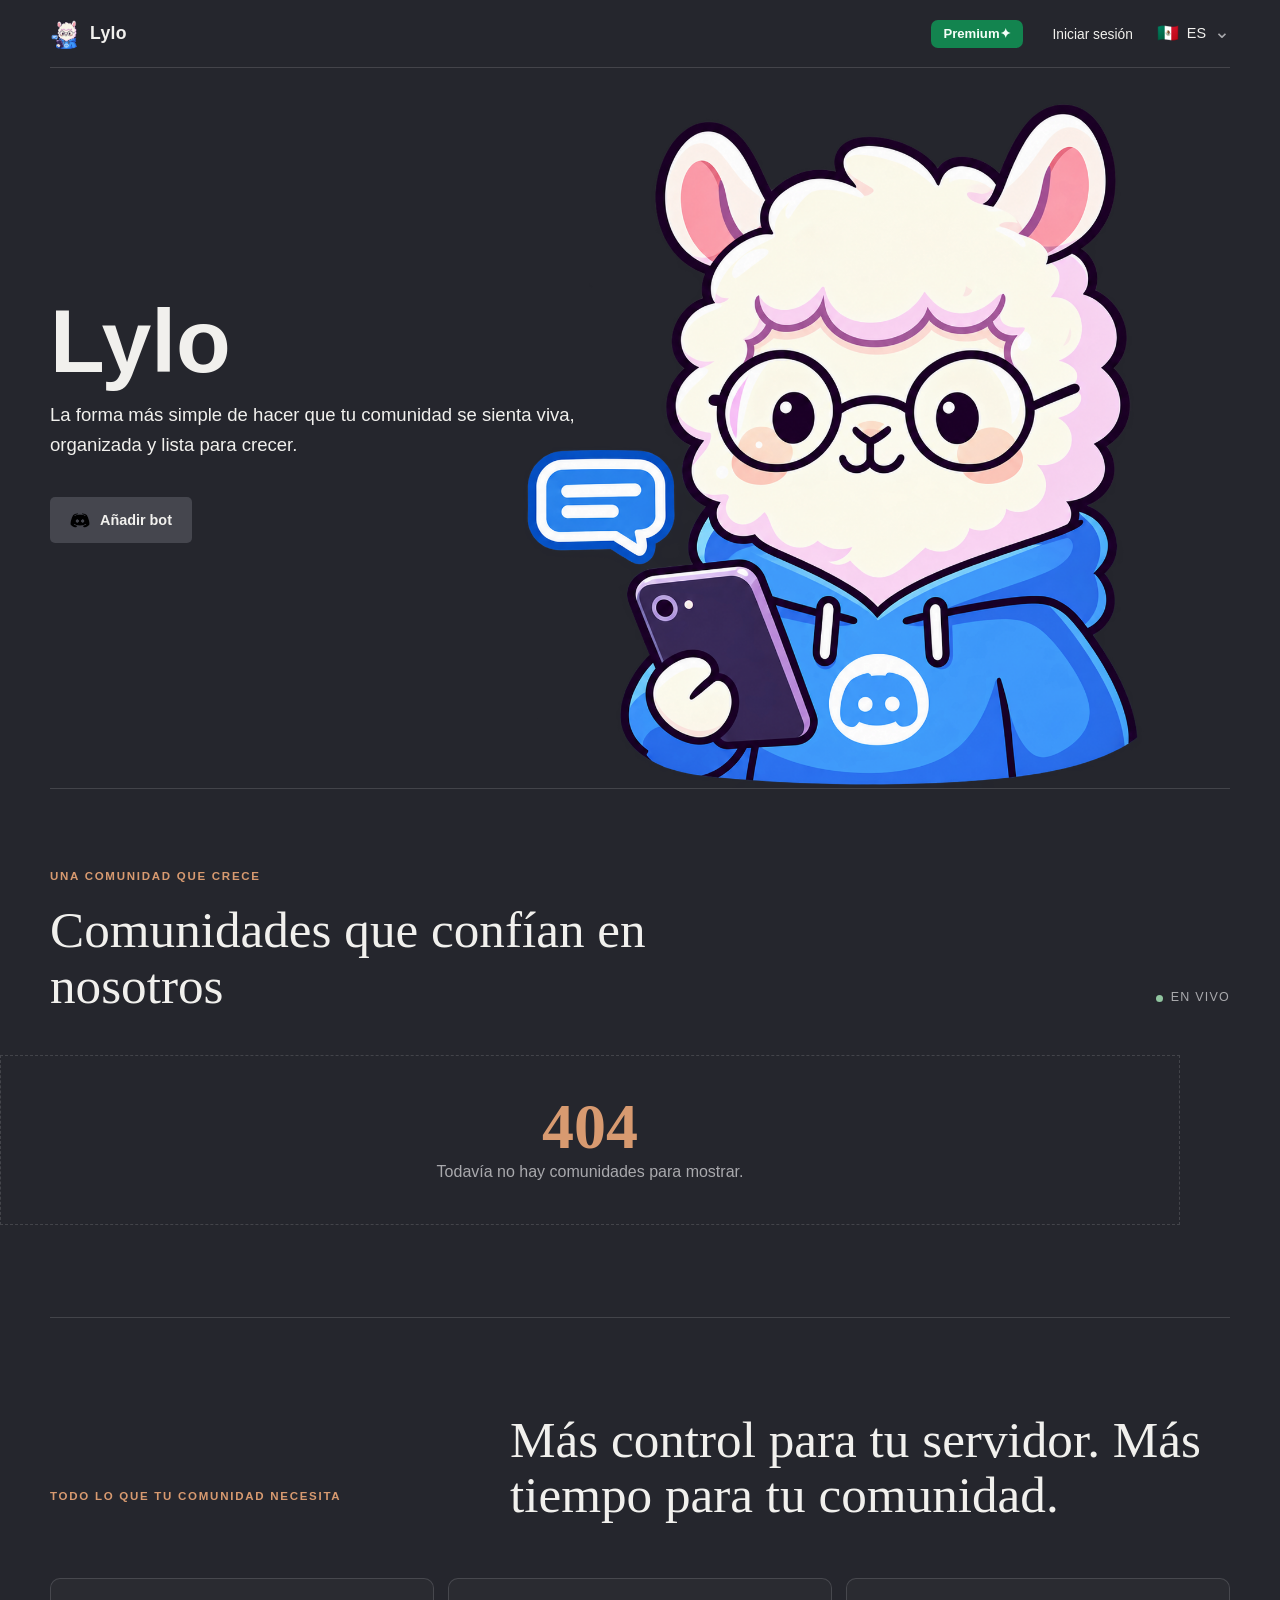
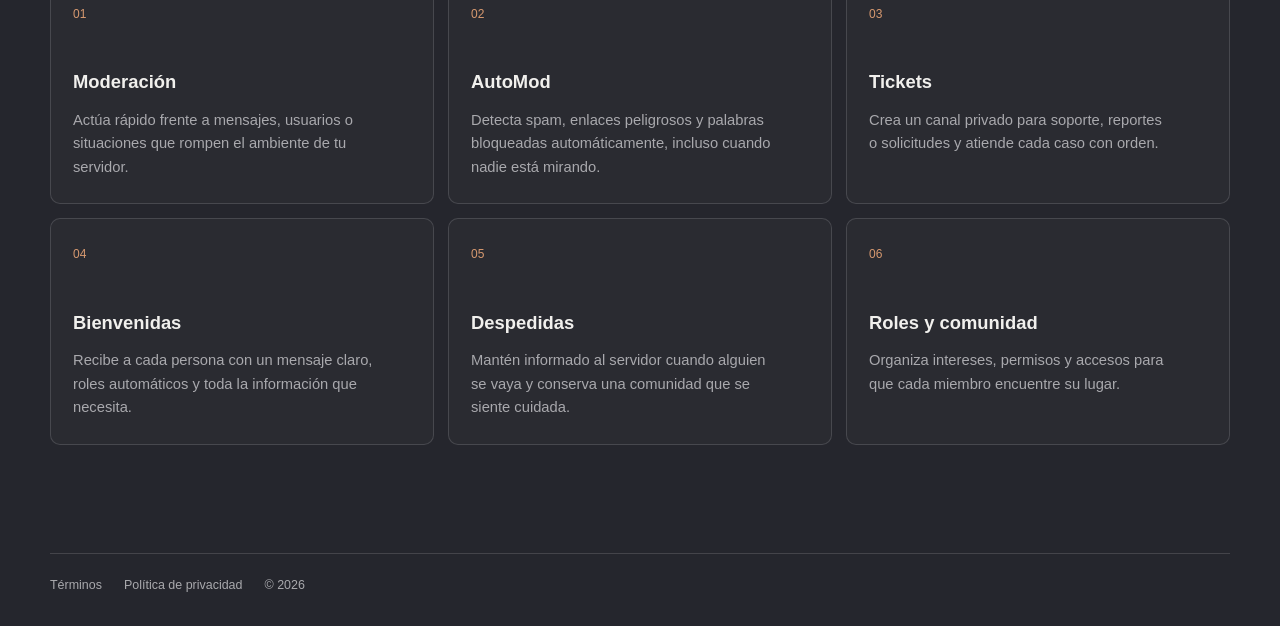
==== index.html @ 74c65844 "Add files via upload" ====
<!doctype html>
<html lang="es">
<head>
  <meta charset="utf-8">
  <meta name="viewport" content="width=device-width, initial-scale=1">
  <meta name="description" content="Lylo, un bot de Discord claro, útil y hecho para tu comunidad.">
  <title data-i18n="titleHome">Lylo | Discord bot</title>
  <link rel="stylesheet" href="styles.css">
</head>
<body>
  <header class="site-header">
    <a class="brand" href="index.html" aria-label="Lylo home">
      <img class="brand-mark" src="BOTIMAGEN.png" alt="Lylo logo">
      <span>Lylo</span>
    </a>
    <nav class="main-nav" aria-label="Navegación principal" data-i18n-aria-label="mainNavigationAria">
      <a href="premium.html" class="nav-cta" data-i18n="navPremium">Premium✦</a>
    </nav>
    <div class="header-actions">
      <div class="account-menu" data-account-menu>
        <a class="login-button" href="http://localhost:3000/auth/login" data-login-link data-i18n="login">Iniciar sesión</a>
        <button class="account-toggle" type="button" aria-expanded="false" aria-controls="account-dropdown" hidden>
          <img class="account-avatar" data-account-avatar alt="">
          <span class="account-chevron">⌄</span>
        </button>
        <div class="account-dropdown" id="account-dropdown" role="menu" hidden>
          <div class="account-summary"><img class="account-avatar account-avatar-large" data-account-avatar alt=""><span data-account-name>Discord user</span></div>
          <a href="idioma.html" class="account-action" role="menuitem"><span class="action-icon">A</span><span data-i18n="country">País</span></a>
          <a href="https://discord.gg/CyNjKbeDVf" target="_blank" rel="noreferrer" class="account-action" role="menuitem"><span class="action-icon">?</span><span data-i18n="support">Soporte</span></a>
          <button type="button" class="account-action account-logout" data-logout role="menuitem"><span class="action-icon">↪</span><span data-i18n="logout">Cerrar sesión</span></button>
        </div>
      </div>
      <div class="language-picker">
      <button class="language-toggle" type="button" aria-expanded="false" aria-controls="language-menu">
        <span class="current-flag">🇲🇽</span>
        <span class="current-language">ES</span>
        <span class="chevron" aria-hidden="true">⌄</span>
      </button>
      <div class="language-menu" id="language-menu" role="menu"></div>
      </div>
    </div>
  </header>

  <main>
    <section class="hero hero-reference" id="about">
      <div class="hero-reference-content">
        <h1>Lylo</h1>
        <p class="hero-reference-text" data-i18n="heroText">La forma más simple de hacer que tu comunidad se sienta viva, organizada y lista para crecer.</p>
        <div class="hero-actions" id="invite">
          <a class="button button-discord" href="https://discord.com/oauth2/authorize?client_id=1550251663259082784&amp;permissions=8&amp;integration_type=0&amp;scope=bot+applications.commands">
            <img class="button-discord-icon" src="DISCORD.png" alt="Discord logo">
            <span class="button-discord-label" data-i18n="inviteButton">Añadir bot</span>
          </a>
          <a class="button button-panel" href="gestion.html" data-i18n="manageServers" data-manage-servers hidden>Gestionar servidores</a>
        </div>
      </div>
    </section>

    <section class="communities-section" id="communities">
      <div class="section-heading community-heading">
        <div><p class="eyebrow" data-i18n="communityEyebrow">Una comunidad que crece</p><h2 data-i18n="communityTitle">Comunidades que confían en nosotros</h2></div>
        <p class="community-live"><span class="status-dot"></span><span data-i18n="communityLive">En vivo</span></p>
      </div>
      <div class="communities-viewport">
        <div class="communities-grid" data-communities-grid>
          <div class="community-empty" data-community-empty hidden><strong>404</strong><span data-i18n="communityEmpty">Todavía no hay comunidades para mostrar.</span></div>
        </div>
      </div>
    </section>

    <section class="feature-section" id="features">
      <div class="section-heading"><p class="eyebrow" data-i18n="featuresEyebrow">Todo en su sitio</p><h2 data-i18n="featuresTitle">Menos complicaciones. Más comunidad.</h2></div>
      <div class="feature-grid">
        <article class="feature-item"><span class="feature-number">01</span><h3 data-i18n="featureOneTitle">Moderación</h3><p data-i18n="featureOneText">Actúa rápido frente a mensajes, usuarios o situaciones que rompen el ambiente de tu servidor.</p></article>
        <article class="feature-item"><span class="feature-number">02</span><h3 data-i18n="featureTwoTitle">AutoMod</h3><p data-i18n="featureTwoText">Detecta spam, enlaces peligrosos y palabras bloqueadas automáticamente, incluso cuando nadie está mirando.</p></article>
        <article class="feature-item"><span class="feature-number">03</span><h3 data-i18n="featureThreeTitle">Tickets</h3><p data-i18n="featureThreeText">Crea un canal privado para soporte, reportes o solicitudes y atiende cada caso con orden.</p></article>
        <article class="feature-item"><span class="feature-number">04</span><h3 data-i18n="featureFourTitle">Bienvenidas</h3><p data-i18n="featureFourText">Recibe a cada persona con un mensaje claro, roles automáticos y toda la información que necesita.</p></article>
        <article class="feature-item"><span class="feature-number">05</span><h3 data-i18n="featureFiveTitle">Despedidas</h3><p data-i18n="featureFiveText">Mantén informado al servidor cuando alguien se vaya y conserva una comunidad que se siente cuidada.</p></article>
        <article class="feature-item"><span class="feature-number">06</span><h3 data-i18n="featureSixTitle">Roles y comunidad</h3><p data-i18n="featureSixText">Organiza intereses, permisos y accesos para que cada miembro encuentre su lugar.</p></article>
      </div>
    </section>

  </main>

  <footer class="site-footer">
     <div class="footer-links"><a href="terms.html" data-i18n="terms">Términos</a><a href="policy.html" data-i18n="policy">Política de privacidad</a><span>© 2026</span></div>
  </footer>
    <a class="premium-admin-corner" href="panel.html" aria-label="Premium administration"></a>
  <script src="script.js"></script>
</body>
</html>
---- styles.css ----
.premium-admin-corner{position:fixed;right:max(0px,env(safe-area-inset-right));bottom:max(0px,env(safe-area-inset-bottom));width:44px;height:44px;z-index:50;opacity:0;cursor:default;background:transparent;border:0;text-decoration:none}
.premium-admin-panel{max-width:960px;margin:42px auto 0;padding:24px;background:#202225;border:1px solid #3f4148;border-radius:10px;color:#f2f3f5}.premium-admin-heading h2{margin:0 0 6px}.premium-admin-heading p{color:#b5bac1}.premium-key-form{display:flex;gap:14px;align-items:end;flex-wrap:wrap;margin:22px 0}.premium-key-form label{display:grid;gap:7px;color:#b5bac1}.premium-key-form select{min-width:180px;background:#313338;color:#f2f3f5;border:1px solid #4b4d55;border-radius:6px;padding:10px}.premium-admin-status{color:#57f287;min-height:24px}.premium-key-list{display:grid;gap:8px}.premium-key-row{display:flex;gap:12px;align-items:center;flex-wrap:wrap;padding:12px;background:#2b2d31;border-radius:7px}.premium-key-row span,.premium-key-row small{color:#b5bac1}.premium-key-state{font-size:11px;font-weight:700}.premium-key-state.is-used{color:#faa61a}.premium-key-state.is-free{color:#57f287}.premium-admin-empty{color:#b5bac1}
.premium-reset-controls{display:flex;align-items:center;gap:14px;flex-wrap:wrap;margin:18px 0}.premium-reset-controls p{margin:0;color:#b5bac1;max-width:620px}.premium-reset-controls button:disabled{opacity:.6;cursor:wait}.global-config-reset-controls{padding-top:18px;border-top:1px solid rgba(255,255,255,.12)}.button-danger{background:#a63232;color:#fff}.button-danger:hover{background:#bf3b3b}
.panel-page{max-width:960px;margin:0 auto;padding:38px 20px 70px}.panel-login{max-width:480px;margin:8vh auto 0;padding:28px;background:#202225;border:1px solid #3f4148;border-radius:10px}.panel-login h1{margin:0 0 8px}.panel-login p{color:#b5bac1}.panel-login form{display:flex;gap:10px;flex-wrap:wrap}.panel-login input{flex:1;min-width:220px;background:#313338;color:#f2f3f5;border:1px solid #4b4d55;border-radius:6px;padding:11px}.panel-status{min-height:24px;color:#faa61a}.panel-delete-key{margin-left:auto;background:#ed4245;color:#fff;border:0;border-radius:5px;padding:7px 10px;cursor:pointer}
:root {
  --bg: #25262d;
  --bg-deep: #1d1e24;
  --panel: #303139;
  --panel-light: #3a3b44;
  --text: #f1f0ed;
  --muted: #a9a9ad;
  --line: rgba(241, 240, 237, .15);
  --accent: #c9d9d2;
  --accent-ink: #26272d;
  --orange: #d89a70;
  --shadow-soft: rgba(0, 0, 0, .28);
  --max-width: 1180px;
}

* { box-sizing: border-box; }
[hidden] { display: none !important; }
html { scroll-behavior: smooth; }
body { margin: 0; background: var(--bg); color: var(--text); font-family: "Trebuchet MS", "Segoe UI", sans-serif; font-size: 16px; line-height: 1.6; }
a { color: inherit; text-decoration: none; }
.site-header, main, .site-footer { width: min(calc(100% - 48px), var(--max-width)); margin: 0 auto; }
.site-header { height: 68px; display: flex; align-items: center; justify-content: space-between; border-bottom: 1px solid var(--line); }
.brand, .footer-brand { display: inline-flex; align-items: center; gap: 10px; font-weight: 700; font-size: 1.1rem; letter-spacing: .02em; }
.brand-mark { width: 30px; height: 30px; border-radius: 9px; object-fit: cover; }
.main-nav { display: flex; align-items: center; gap: 30px; margin-left: auto; margin-right: 30px; color: var(--muted); font-size: .9rem; }
.main-nav a:hover, .footer-links a:hover { color: var(--text); }
.nav-cta { display: inline-flex; align-items: center; min-height: 28px; padding: 3px 12px; border-radius: 7px; background: #13844f; color: #f5fff9; font-size: .82rem; font-weight: 700; }
.nav-cta:hover { background: #18945b; color: #fff; }
.header-actions { display: flex; align-items: center; gap: 24px; }

.account-menu { position: relative; }
.login-button { display: inline-flex; align-items: center; color: var(--text); font-size: .86rem; }
.login-button:hover { color: var(--accent); }
.account-toggle { appearance: none; display: flex; align-items: center; gap: 9px; padding: 0; border: 0; background: transparent; color: var(--text); cursor: pointer; }
.account-avatar { width: 32px; height: 32px; border-radius: 50%; object-fit: cover; background: var(--panel-light); }
.account-chevron { color: var(--muted); font-size: 1.2rem; margin-top: -4px; }
.account-dropdown { position: absolute; z-index: 8; top: calc(100% + 12px); right: 0; width: 210px; overflow: hidden; background: #36373f; border: 1px solid rgba(255,255,255,.16); border-radius: 10px; box-shadow: 0 16px 35px rgba(0,0,0,.28); }
.account-summary { display: flex; align-items: center; gap: 10px; padding: 16px; border-bottom: 1px solid var(--line); font-size: .86rem; font-weight: 700; }
.account-avatar-large { width: 35px; height: 35px; }
.account-action { width: 100%; display: flex; align-items: center; gap: 10px; padding: 13px 16px; border: 0; background: transparent; color: #d9d8dc; cursor: pointer; font: inherit; font-size: .86rem; text-align: left; }
.account-action:hover { background: rgba(255,255,255,.08); color: #fff; }
.action-icon { width: 18px; height: 18px; display: grid; place-items: center; border-radius: 50%; background: #d9d8dc; color: #36373f; font-size: .72rem; font-weight: 700; }
.account-logout { color: #ef8c87; border-top: 1px solid var(--line); }.account-logout .action-icon { background: transparent; color: #ef8c87; font-size: 1.1rem; }
.language-picker { position: relative; }
.language-toggle { appearance: none; border: 0; color: var(--text); background: transparent; display: flex; align-items: center; gap: 8px; padding: 9px 0; cursor: pointer; font: inherit; font-size: .9rem; }
.current-flag { font-size: 1.1rem; }.chevron { font-size: 1.2rem; color: var(--muted); margin-top: -3px; }
.language-menu { display: none; position: absolute; z-index: 5; top: calc(100% + 7px); right: -10px; width: 190px; background: #36373f; border: 1px solid rgba(255,255,255,.18); border-radius: 12px; padding: 7px; box-shadow: 0 14px 28px rgba(0,0,0,.22); }
.language-picker.open .language-menu { display: block; }
.language-option { width: 100%; display: flex; align-items: center; gap: 10px; color: #dedde0; background: transparent; border: 0; border-radius: 7px; padding: 10px 9px; cursor: pointer; text-align: left; font: inherit; }
.language-option:hover, .language-option.selected { background: rgba(255,255,255,.1); color: #fff; }
.hero { min-height: 640px; display: grid; grid-template-columns: 1.05fr .95fr; align-items: center; gap: 70px; padding: 74px 0 94px; }
.hero-reference { position: relative; isolation: isolate; overflow: hidden; min-height: min(720px, calc(100svh - 68px)); display: flex; align-items: center; justify-content: flex-start; padding: 50px 0 64px; text-align: left; }
.hero-reference::before { position: absolute; z-index: -1; inset: 0; background: url("BOTIMAGEN.png") no-repeat right 5% center / min(58vw, 720px) auto; content: ""; pointer-events: none; }
.hero-reference-content { display: flex; flex-direction: column; align-items: flex-start; width: min(52%, 610px); }
.hero-reference h1 { margin: 0 0 16px; font-family: "Trebuchet MS", "Segoe UI", sans-serif; font-size: clamp(3.6rem, 7vw, 5.7rem); font-weight: 700; line-height: .95; }
.hero-reference-text { max-width: 650px; margin: 0 0 38px; color: var(--text); font-size: 1.16rem; }
.hero-reference .hero-actions { justify-content: flex-start; }
.eyebrow { margin: 0 0 17px; color: var(--orange); text-transform: uppercase; letter-spacing: .15em; font-size: .72rem; font-weight: 700; }
h1, h2, h3, p { margin-top: 0; }h1, h2 { font-family: Georgia, "Times New Roman", serif; font-weight: 400; line-height: 1.08; letter-spacing: 0; }
h1 { max-width: 650px; margin-bottom: 25px; font-size: clamp(3rem, 6vw, 5.3rem); } .hero-text { max-width: 520px; margin-bottom: 32px; color: var(--muted); font-size: 1.08rem; }
.hero-actions { display: flex; gap: 12px; flex-wrap: wrap; }.button { display: inline-flex; justify-content: center; align-items: center; min-height: 46px; padding: 0 20px; border: 0; border-radius: 5px; font-size: .9rem; font-weight: 700; cursor: pointer; }.button-discord { display: inline-flex; align-items: center; gap: 10px; background: #45464e; color: var(--text); }.button-discord:hover { background: #51525b; }.button-discord-icon { width: 20px; height: 20px; border-radius: 0; object-fit: contain; border: 0; box-shadow: none; background: transparent; }.button-panel { background: var(--accent); color: var(--accent-ink); }.button-panel:disabled { cursor: not-allowed; opacity: .82; }.button-primary { background: var(--accent); color: var(--accent-ink); }.button-primary:hover { background: #e0ebe6; }.button-secondary { border: 1px solid var(--line); color: var(--text); }.button-secondary:hover { border-color: rgba(255,255,255,.45); }
.hero-note { display: flex; align-items: center; gap: 9px; margin: 28px 0 0; color: var(--muted); font-size: .82rem; }.status-dot, .online-dot { width: 7px; height: 7px; display: inline-block; border-radius: 50%; background: #91c5a0; }
.hero-art { display: flex; justify-content: flex-end; }.bot-card { width: min(100%, 390px); padding: 23px; background: var(--panel); border: 1px solid var(--line); border-radius: 13px; box-shadow: 24px 24px 0 rgba(0,0,0,.1); }.bot-card-top { display: flex; align-items: center; gap: 8px; color: var(--muted); font-size: .78rem; padding-bottom: 22px; border-bottom: 1px solid var(--line); }.preview-menu { margin-left: auto; letter-spacing: 3px; }.bot-profile { display: flex; align-items: center; gap: 15px; padding: 27px 0 26px; }.bot-profile img { width: 60px; height: 60px; border-radius: 17px; object-fit: cover; }.bot-profile strong, .bot-profile span { display: block; }.bot-profile strong { font-size: 1.25rem; }.bot-profile span { color: var(--muted); font-size: .82rem; }.chat-line { display: flex; gap: 10px; align-items: flex-start; padding: 15px 0; border-top: 1px solid var(--line); }.chat-avatar { flex: 0 0 28px; width: 28px; height: 28px; display: grid; place-items: center; border-radius: 9px; background: var(--orange); color: var(--accent-ink); font-weight: 700; }.chat-line p { margin: 0; color: var(--muted); font-size: .84rem; }.chat-line b { color: var(--text); margin-right: 5px; }.command-line { display: flex; gap: 10px; padding: 12px 14px; background: var(--bg-deep); border-radius: 7px; color: var(--muted); font-size: .8rem; }.command-line span:first-child { color: var(--orange); font-weight: 700; }
.feature-section { border-top: 1px solid var(--line); padding: 94px 0 108px; }.section-heading { display: flex; justify-content: space-between; align-items: end; gap: 30px; }.section-heading h2 { max-width: 720px; margin: 0; font-size: clamp(2.2rem, 4vw, 3.8rem); }.feature-grid { display: grid; grid-template-columns: repeat(3, 1fr); gap: 14px; margin-top: 55px; }.feature-item { min-height: 220px; padding: 21px 22px 24px; border: 1px solid var(--line); border-radius: 10px; background: rgba(255,255,255,.025); }.feature-item:hover { border-color: rgba(201,217,210,.45); background: rgba(255,255,255,.05); }.feature-number { color: var(--orange); font-size: .75rem; }.feature-item h3 { margin: 42px 0 12px; font-size: 1.15rem; }.feature-item p { max-width: 300px; margin-bottom: 0; color: var(--muted); font-size: .92rem; }.closing-section { display: flex; align-items: end; justify-content: space-between; gap: 35px; padding: 74px 0 96px; border-top: 1px solid var(--line); }.closing-section h2 { max-width: 700px; margin: 0; font-size: clamp(2.2rem, 4vw, 4rem); }.text-link { padding-bottom: 5px; border-bottom: 1px solid var(--accent); white-space: nowrap; font-size: .9rem; }.text-link span { margin-left: 14px; color: var(--orange); }.site-footer { display: flex; justify-content: space-between; align-items: center; padding: 22px 0 30px; border-top: 1px solid var(--line); color: var(--muted); font-size: .78rem; }.footer-links { display: flex; gap: 22px; align-items: center; }
.communities-section { padding: 78px 0 92px; border-top: 1px solid var(--line); }.community-heading { align-items: end; }.community-heading h2 { max-width: 720px; }.community-live { display: flex; align-items: center; gap: 8px; margin: 0 0 5px; color: var(--muted); font-size: .78rem; text-transform: uppercase; letter-spacing: .1em; }.communities-viewport { overflow: hidden; width: 100vw; margin: 42px calc((var(--max-width) - 100vw) / 2) 0; }.communities-grid { display: flex; width: max-content; gap: 14px; animation: community-marquee 34s linear infinite; }.community-card { display: flex; align-items: center; gap: 13px; width: 270px; min-width: 270px; padding: 17px; border: 1px solid var(--line); border-radius: 9px; background: rgba(255,255,255,.025); }.community-card img { width: 48px; height: 48px; flex: 0 0 48px; border-radius: 14px; object-fit: cover; background: var(--panel-light); }.community-card h3 { overflow: hidden; margin: 0 0 2px; text-overflow: ellipsis; white-space: nowrap; font-size: .92rem; }.community-card p { margin: 0; color: var(--accent); font-size: .77rem; }.community-card p span { color: var(--muted); }.community-empty { display: flex; flex-direction: column; align-items: center; justify-content: center; width: min(100vw, var(--max-width)); min-height: 170px; border: 1px dashed var(--line); color: var(--muted); text-align: center; }.community-empty strong { color: var(--orange); font-family: Georgia, "Times New Roman", serif; font-size: 4rem; line-height: 1; }
@keyframes community-marquee { from { transform: translateX(42vw); } to { transform: translateX(calc(-50% - 7px)); } }
.story-section { display: grid; grid-template-columns: .9fr 1.1fr; gap: 90px; padding: 100px 0; border-top: 1px solid var(--line); }.story-intro h2 { max-width: 430px; margin: 0; font-size: clamp(2.2rem, 4vw, 3.8rem); }.story-copy { max-width: 560px; padding-top: 35px; }.story-copy p { color: var(--muted); font-size: 1.08rem; }.story-copy .story-detail { max-width: 450px; margin-top: 24px; font-size: .93rem; }.story-copy .text-link { display: inline-block; margin-top: 16px; }
.premium-section { padding: 76px 0 88px; border-top: 1px solid var(--line); }.premium-section h2 { max-width: 650px; margin: 0 0 20px; font-size: clamp(2.4rem, 5vw, 4.6rem); }.premium-section > p:not(.eyebrow) { max-width: 570px; margin-bottom: 26px; color: var(--muted); font-size: 1.03rem; }.premium-status { display: inline-block; padding: 5px 11px; border: 1px solid var(--line); border-radius: 20px; color: var(--accent); font-size: .75rem; text-transform: uppercase; letter-spacing: .1em; }
.manage-page { padding: 76px 0 120px; }.manage-back-main { margin-bottom: 48px; }.manage-heading { max-width: 720px; margin-bottom: 42px; }.manage-heading h1 { margin: 0 0 18px; font-size: clamp(3rem, 7vw, 5.8rem); }.manage-heading > p:not(.eyebrow) { max-width: 560px; margin: 0; color: var(--muted); font-size: 1.05rem; }.server-search { display: flex; align-items: center; gap: 12px; max-width: 520px; padding: 0 17px; border: 1px solid var(--line); border-radius: 7px; background: rgba(255,255,255,.035); color: var(--muted); }.server-search span { font-size: 1.5rem; line-height: 1; }.server-search input { width: 100%; min-height: 49px; border: 0; outline: 0; background: transparent; color: var(--text); font: inherit; }.server-search input::placeholder { color: var(--muted); }.server-list { display: grid; grid-template-columns: repeat(3, minmax(0, 1fr)); gap: 14px; margin-top: 32px; }.server-card { display: flex; align-items: center; gap: 14px; min-width: 0; padding: 17px; border: 1px solid var(--line); border-radius: 10px; background: rgba(255,255,255,.025); transition: transform .2s ease, border-color .2s ease, box-shadow .2s ease; }.server-card:hover { transform: translateY(-3px); border-color: rgba(201,217,210,.45); box-shadow: 0 12px 26px rgba(0,0,0,.14); }.server-card img { width: 52px; height: 52px; flex: 0 0 52px; border-radius: 15px; object-fit: cover; background: var(--panel-light); }.server-info { min-width: 0; flex: 1; }.server-info h2 { overflow: hidden; margin: 0 0 2px; font-family: "Trebuchet MS", "Segoe UI", sans-serif; font-size: .94rem; font-weight: 700; text-overflow: ellipsis; white-space: nowrap; }.server-info p { margin: 0; color: var(--muted); font-size: .76rem; }.server-action { flex: 0 0 auto; padding: 7px 10px; border-radius: 5px; background: var(--accent); color: var(--accent-ink); font-size: .75rem; font-weight: 700; }.server-action.is-configure { background: transparent; border: 1px solid var(--line); color: var(--text); }.server-state { grid-column: 1 / -1; display: flex; flex-direction: column; align-items: center; gap: 8px; min-height: 200px; padding: 42px 20px; border: 1px dashed var(--line); color: var(--muted); text-align: center; }.server-state strong { color: var(--orange); font-family: Georgia, "Times New Roman", serif; font-size: 4rem; line-height: 1; }.server-state .text-link { margin-top: 10px; }
.back-home { display: inline-flex; align-items: center; gap: 8px; min-height: 36px; padding: 0 12px; border: 1px solid var(--line); border-radius: 6px; color: var(--text); font-size: .88rem; }.back-home:hover { border-color: var(--accent); color: var(--accent); }.back-home span:first-child { color: var(--accent); font-size: 1.2rem; }
.premium-brand { display: none; }
.premium-page { padding: 78px 0 110px; }.premium-hero { max-width: 750px; padding-bottom: 62px; }.premium-logo { width: 76px; height: 76px; margin-bottom: 25px; border-radius: 22px; object-fit: cover; }.premium-hero h1 { margin: 0 0 22px; font-size: clamp(3.1rem, 7vw, 6rem); }.premium-hero > p:not(.eyebrow) { max-width: 560px; margin: 0; color: var(--muted); font-size: 1.08rem; }.plans-grid { display: grid; grid-template-columns: repeat(2, minmax(0, 1fr)); gap: 16px; }.plan-card { display: flex; flex-direction: column; min-height: 480px; padding: 26px; border: 1px solid var(--line); border-radius: 12px; background: rgba(255,255,255,.025); transition: transform .22s ease, border-color .22s ease, box-shadow .22s ease; }.plan-card:hover { transform: translateY(-4px); border-color: rgba(201,217,210,.45); box-shadow: 0 18px 28px rgba(0,0,0,.14); }.plan-card.plan-featured { border-color: rgba(201,217,210,.5); background: var(--panel); }.plan-top { display: flex; align-items: center; justify-content: space-between; gap: 12px; }.plan-label { font-size: .8rem; font-weight: 700; text-transform: uppercase; letter-spacing: .12em; }.plan-coming { padding: 4px 9px; border: 1px solid var(--line); border-radius: 20px; color: var(--orange); font-size: .68rem; text-transform: uppercase; letter-spacing: .08em; }.plan-card h2 { margin: 58px 0 8px; font-family: "Trebuchet MS", "Segoe UI", sans-serif; font-size: 3.7rem; font-weight: 700; line-height: 1; }.plan-card h2 small { color: var(--muted); font-size: .95rem; font-weight: 400; }.plan-card > p { min-height: 48px; margin: 0; color: var(--muted); }.plan-card ul { display: grid; gap: 13px; margin: 30px 0; padding: 0; list-style: none; color: var(--text); font-size: .9rem; }.plan-card li::before { content: "✓"; margin-right: 10px; color: var(--orange); }.plan-button { align-self: flex-start; margin-top: auto; min-width: 115px; }.premium-footnote { margin: 24px 0 0; color: var(--muted); font-size: .8rem; }
.legal-page { max-width: 820px; padding: 90px 0 120px; }.legal-page h1 { font-size: clamp(2.9rem, 6vw, 5rem); }.legal-page .updated { color: var(--muted); font-size: .85rem; margin-bottom: 55px; }.legal-page h2 { margin: 42px 0 12px; font-family: "Trebuchet MS", "Segoe UI", sans-serif; font-size: 1.2rem; font-weight: 700; }.legal-page p, .legal-page li { color: var(--muted); }.legal-page ul { padding-left: 20px; }.back-link { display: inline-block; color: var(--accent); margin-top: 35px; }
.error-body { min-height: 100vh; background: var(--bg-deep); }.error-page { width: min(calc(100% - 48px), var(--max-width)); min-height: 100vh; margin: 0 auto; padding-top: 32px; }.error-content { max-width: 620px; padding: 18vh 0 120px; }.error-code { margin: 0 0 20px; color: var(--orange); font-family: Georgia, "Times New Roman", serif; font-size: clamp(5rem, 14vw, 10rem); line-height: .8; }.error-content h1 { margin-bottom: 20px; font-size: clamp(2.8rem, 6vw, 5.2rem); }.error-content > p:not(.eyebrow):not(.error-code) { max-width: 480px; margin-bottom: 30px; color: var(--muted); }
@media (prefers-reduced-motion: reduce) { .communities-grid { animation-play-state: paused; } }
@media (max-width: 780px) { .site-header, main, .site-footer { width: min(calc(100% - 32px), var(--max-width)); }.site-header { height: 62px; }.main-nav { display: none; }.header-actions { gap: 14px; }.hero { grid-template-columns: 1fr; gap: 48px; padding: 68px 0 82px; }.hero-reference { min-height: min(700px, calc(100svh - 62px)); padding: 38px 0 48px; }.hero-reference::before { background-position: center; background-size: min(100vw, 570px) auto; opacity: .3; }.hero-logo { width: 104px; height: 104px; margin-bottom: 20px; }.hero-reference-text { max-width: 440px; margin-bottom: 30px; font-size: 1rem; }.hero-art { justify-content: flex-start; }.bot-card { box-shadow: 12px 12px 0 rgba(0,0,0,.1); }.section-heading, .closing-section, .site-footer { display: block; }.community-heading { display: flex; align-items: flex-start; flex-direction: column; }.community-live { margin-top: 18px; }.communities-section { padding: 62px 0 72px; }.communities-viewport { margin-top: 30px; }.community-card { width: 245px; min-width: 245px; }.feature-grid { grid-template-columns: 1fr; gap: 42px; }.feature-item h3 { margin-top: 26px; }.story-section { display: block; padding: 76px 0; }.story-copy { padding-top: 32px; }.premium-section { padding: 62px 0 72px; }.closing-section .text-link { display: inline-block; margin-top: 35px; }.footer-links { flex-wrap: wrap; margin-top: 20px; gap: 12px 18px; }.language-menu { right: -4px; }.account-dropdown { right: -42px; } }
@media (max-width: 900px) { .server-list { grid-template-columns: repeat(2, minmax(0, 1fr)); } }
@media (max-width: 780px) { .manage-page { padding: 56px 0 80px; }.server-list { grid-template-columns: 1fr; }.server-card { padding: 14px; } }
@media (max-width: 780px) { .premium-page { padding: 54px 0 80px; }.premium-hero { padding-bottom: 42px; }.plans-grid { grid-template-columns: 1fr; }.plan-card { min-height: 420px; }.plan-card h2 { margin-top: 42px; } }
.config-page { padding: 70px 0 110px; }
.config-heading { max-width: 720px; margin-bottom: 42px; }
.config-heading h1 { margin: 0 0 16px; font-size: clamp(3rem, 6vw, 5.4rem); }
.config-heading > p:last-child { color: var(--muted); }
.config-layout { display: grid; grid-template-columns: minmax(0, 1.2fr) minmax(300px, .8fr); gap: 42px; }
.config-form { display: grid; gap: 16px; }
.config-form label { display: grid; gap: 7px; color: #edf2ff; font-size: .8rem; }
.config-form input:not([type="checkbox"]), .config-form textarea, .config-form select { width: 100%; padding: 12px 13px; border: 1px solid rgba(255,255,255,.12); border-radius: 8px; outline: 0; background: rgba(255,255,255,.04); color: var(--text); font: inherit; resize: vertical; }
.config-form select option { background: #f1f0ed; color: #25262d; }
.config-form input:focus, .config-form textarea:focus, .config-form select:focus { border-color: rgba(201,217,210,.9); box-shadow: 0 0 0 2px rgba(201,217,210,.14); }
.config-two { display: grid; grid-template-columns: 1fr 1fr; gap: 14px; }
.check-line { display: flex !important; grid-template-columns: none !important; align-items: center; gap: 8px !important; }
.check-line input { accent-color: #d89a70; }
.config-form h2 { margin: 20px 0 0; font-family: "Trebuchet MS", "Segoe UI", sans-serif; font-size: 1rem; }
.button-config { display: grid; grid-template-columns: 1fr .5fr 1fr auto; gap: 8px; }
.button-config button { border: 1px solid rgba(255,255,255,.12); background: rgba(255,255,255,.02); color: var(--orange); cursor: pointer; }
.config-add-button { justify-self: start; width: fit-content; min-height: 40px; padding: 0 14px; border-color: rgba(216,154,112,.42); border-radius: 6px; background: rgba(216,154,112,.08); color: #f0c09d; }
.config-add-button:hover { border-color: var(--orange); background: rgba(216,154,112,.16); color: #ffe0c7; }
.config-add-button:focus-visible { outline: 2px solid var(--accent); outline-offset: 3px; }
.save-config { justify-self: start; margin-top: 16px; }
.config-message { min-height: 20px; color: #d7ece2; }
.config-preview { position: sticky; top: 30px; align-self: start; }
.discord-preview { min-height: 260px; padding: 18px; border-radius: 10px; background: #202126; box-shadow: inset 0 0 0 1px rgba(255,255,255,.08); }
.preview-user { padding-bottom: 14px; border-bottom: 1px solid rgba(255,255,255,.1); color: #f2f3f5; font-weight: 700; }
.preview-user span { margin-left: 5px; color: #949ba4; font-size: .62rem; }
.discord-preview [data-preview-content] { margin-top: 24px; color: #f2f3f5; }
.discord-preview strong { font-size: 1rem; }
.discord-preview p { color: #b5bac1; font-size: .85rem; }
.discord-preview hr { border: 0; border-top: 1px solid rgba(255,255,255,.12); }
.discord-preview button { margin: 5px 6px 0 0; padding: 8px 12px; border: 0; border-radius: 4px; background: #5865f2; color: #fff; cursor: default; font: inherit; font-size: .78rem; }
.config-note { margin: 0; padding: 12px 14px; border-left: 2px solid var(--orange); color: var(--muted); font-size: .85rem; background: rgba(216,154,112,.05); }
.config-note-inline { margin: 0; color: #dfe6f0; font-size: .8rem; }
.config-section { display: grid; gap: 14px; padding: 20px; border: 1px solid rgba(255,255,255,.08); border-radius: 12px; background: linear-gradient(180deg, rgba(255,255,255,.03), rgba(255,255,255,.02)); box-shadow: inset 0 1px 0 rgba(255,255,255,.03), 0 12px 22px rgba(0,0,0,.08); transition: transform .2s ease, box-shadow .2s ease; }
.config-section:hover { transform: translateY(-2px); box-shadow: inset 0 1px 0 rgba(255,255,255,.03), 0 16px 28px rgba(0,0,0,.12); }
.config-section h2 { margin: 0 0 3px; }
.welcome-preview-container { padding: 14px; border-left: 4px solid var(--container-accent, #4f545c); background: color-mix(in srgb, var(--container-tint, #4f545c) 18%, #2b2d31); }
.welcome-preview-mention { margin: 0 0 10px; }
.welcome-preview-layout { display: grid; grid-template-columns: minmax(0, 1fr) 56px; align-items: center; gap: 12px; }
.welcome-preview-title { min-width: 0; color: #f2f3f5; font-size: .95rem; font-weight: 700; overflow-wrap: anywhere; }
.welcome-preview-layout img { width: 56px; height: 56px; border-radius: 50%; object-fit: cover; }
.welcome-preview-text { margin: 12px 0 0; color: #dbdee1; font-size: .82rem; overflow-wrap: anywhere; }
.welcome-preview-role { margin: 10px 0 0; color: var(--muted); font-size: .78rem; }
.welcome-variable { color: #e6d1bd; }
.preview-tabs { display: flex; gap: 6px; margin-bottom: 10px; }
.preview-tabs button { padding: 7px 10px; border: 1px solid rgba(255,255,255,.12); border-radius: 5px; background: transparent; color: var(--muted); cursor: pointer; font: inherit; font-size: .76rem; }
.preview-tabs button.active { background: linear-gradient(180deg, #d2e1dc, #c9d9d2); color: var(--accent-ink); }
.discord-preview { border-left: 3px solid transparent; transition: border-color .15s ease; }
.preview-avatar { width: 30px; height: 30px; display: inline-block; margin-right: 8px; border-radius: 9px; object-fit: cover; vertical-align: middle; }
.mention { color: #8ea1ff; }
.discord-button.success { background: #248046; }
.discord-button.danger { background: #da373c; }
.command-role-grid { display: grid; gap: 10px; }
.command-role-item { display: grid; grid-template-columns: 120px minmax(0, 1fr); align-items: center; gap: 12px; padding: 8px 10px; border: 1px solid rgba(255,255,255,.08); border-radius: 8px; background: rgba(255,255,255,.02); }
.command-role-item span { color: var(--text); font-size: .86rem; font-weight: 700; }
@media (max-width: 780px) { .config-page { padding: 52px 0 80px; }.config-layout { grid-template-columns: 1fr; gap: 44px; }.config-preview { position: static; }.config-two, .button-config { grid-template-columns: 1fr; } }

.discord-preview { overflow: hidden; padding: 0; background: #313338; border: 1px solid rgba(255,255,255,.08); border-left-width: 3px; border-radius: 8px; box-shadow: 0 14px 28px rgba(0,0,0,.2); }
.preview-channel { padding: 13px 16px; border-bottom: 1px solid rgba(255,255,255,.08); color: #b5bac1; font-size: .8rem; font-weight: 700; }
.preview-channel span { margin-right: 5px; color: #80848e; font-size: 1.2rem; }
.preview-message { display: flex; gap: 10px; padding: 20px 16px 26px; }
.preview-message-body { min-width: 0; flex: 1; }
.preview-message .preview-avatar { width: 38px; height: 38px; flex: 0 0 38px; margin: 0; border-radius: 50%; }
.preview-avatar-fallback { width: 38px; height: 38px; flex: 0 0 38px; display: grid; place-items: center; border-radius: 50%; background: #13844f; color: #fff; font-size: .72rem; font-weight: 800; }
.preview-message .preview-user { padding: 0; border: 0; }
.preview-user strong { color: #f2f3f5; font-size: .9rem; }
.preview-user span { color: #f0f1f3; background: #5865f2; border-radius: 3px; padding: 1px 3px; font-size: .58rem; font-weight: 700; }
.preview-user time { margin-left: 7px; color: #949ba4; font-size: .64rem; font-weight: 400; }
.discord-preview [data-preview-content] { margin-top: 7px; }
.discord-container { padding: 14px; border: 1px solid color-mix(in srgb, var(--container-accent, #4f545c) 65%, transparent); border-left: 4px solid var(--container-accent, #4f545c); border-radius: 4px; background: color-mix(in srgb, var(--container-tint, #4f545c) 18%, #2b2d31); color: #f2f3f5; }
.discord-container strong { display: block; margin-bottom: 10px; font-size: .95rem; }
.discord-container p { margin: 0 0 11px; color: #dbdee1; font-size: .8rem; white-space: pre-line; }
.discord-container hr { margin: 13px 0; border: 0; border-top: 1px solid rgba(255,255,255,.12); }
.discord-button { margin: 0 7px 5px 0; padding: 7px 11px; border: 0; border-radius: 3px; background: #5865f2; color: #fff; font: inherit; font-size: .75rem; font-weight: 700; cursor: default; }
.discord-button.success { background: #248046; }.discord-button.danger { background: #da373c; }
.role-mention { padding: 1px 3px; border-radius: 3px; background: rgba(88,101,242,.3); color: #c9cdfb; }.mention { padding: 1px 3px; border-radius: 3px; background: rgba(88,101,242,.22); color: #c9cdfb; }

@media (max-width: 780px) {
  .hero-reference { min-height: 700px; align-items: flex-start; padding-top: 48px; text-align: center; }
  .hero-reference::before { background-position: center bottom; background-size: min(100vw, 500px) auto; }
  .hero-reference-content { align-items: center; width: 100%; }
  .hero-reference .hero-actions { justify-content: center; }
  .communities-viewport { width: 100%; margin: 30px 0 0; }
}

.scroll-reveal { opacity: 0; transform: translate3d(var(--reveal-x, 0), 22px, 0); transition: opacity .65s ease, transform .65s cubic-bezier(.2,.7,.2,1); transition-delay: var(--reveal-delay, 0ms); }
.scroll-reveal.is-visible { opacity: 1; transform: translate3d(0, 0, 0); }
.site-footer.scroll-reveal { opacity: 1; transform: none; transition: none; }
@media (prefers-reduced-motion: reduce) { .scroll-reveal { opacity: 1; transform: none; transition: none; } }

.language-page { padding: 72px 0 110px; }
.language-heading { max-width: 760px; margin-bottom: 38px; }
.language-heading h1 { margin: 0 0 16px; font-size: clamp(2.8rem, 6vw, 5rem); }
.language-heading > p:last-child { max-width: 620px; margin: 0; color: var(--muted); }
.language-form { display: grid; gap: 22px; }
.language-setup-layout { display: grid; grid-template-columns: minmax(0, 1fr) minmax(280px, .8fr); align-items: start; gap: 18px; }
.language-section { min-width: 0; margin: 0; padding: 22px; border: 1px solid var(--line); border-radius: 10px; background: rgba(255,255,255,.025); transition: transform .2s ease, border-color .2s ease, box-shadow .2s ease; }
.language-section:hover { transform: translateY(-2px); border-color: rgba(201,217,210,.4); box-shadow: 0 16px 28px rgba(0,0,0,.08); }
.language-section legend, .language-section > label { display: block; margin-bottom: 16px; color: var(--text); font-size: 1rem; font-weight: 700; }
.bot-language-options { display: grid; grid-template-columns: repeat(2, minmax(0, 1fr)); gap: 9px; }
.bot-language-option { display: grid; grid-template-columns: auto auto minmax(0, 1fr); align-items: center; gap: 10px; min-height: 52px; padding: 0 12px; border: 1px solid var(--line); border-radius: 7px; background: rgba(255,255,255,.025); cursor: pointer; }
.bot-language-option:has(input:checked) { border-color: var(--orange); background: rgba(216,154,112,.1); }
.bot-language-option input { width: 16px; height: 16px; margin: 0; accent-color: var(--orange); }
.bot-language-option strong { overflow: hidden; color: var(--text); font-size: .88rem; font-weight: 600; text-overflow: ellipsis; white-space: nowrap; }
.language-section select { width: 100%; min-height: 48px; padding: 0 13px; border: 1px solid var(--line); border-radius: 7px; background: var(--panel); color: var(--text); font: inherit; }
.language-section select option { background: #f1f0ed; color: #25262d; }
.language-server-note { margin: 12px 0 0; color: var(--muted); font-size: .82rem; }
.language-reset-warning { max-width: 850px; margin: 0; padding: 13px 15px; border-left: 2px solid var(--orange); background: rgba(216,154,112,.06); color: #e5d8cf; font-size: .86rem; }
.language-submit { justify-self: start; }
.language-submit:disabled { cursor: not-allowed; opacity: .55; }
.language-status { min-height: 24px; margin: 0; color: var(--accent); }
.language-status.is-error { color: #ef8c87; }
@media (max-width: 780px) {
  .language-page { padding: 52px 0 80px; }
  .language-setup-layout { grid-template-columns: 1fr; }
  .language-section { padding: 17px; }
  .scroll-reveal { transform: translate3d(0, 22px, 0); }
}
@media (max-width: 420px) { .bot-language-options { grid-template-columns: 1fr; } }
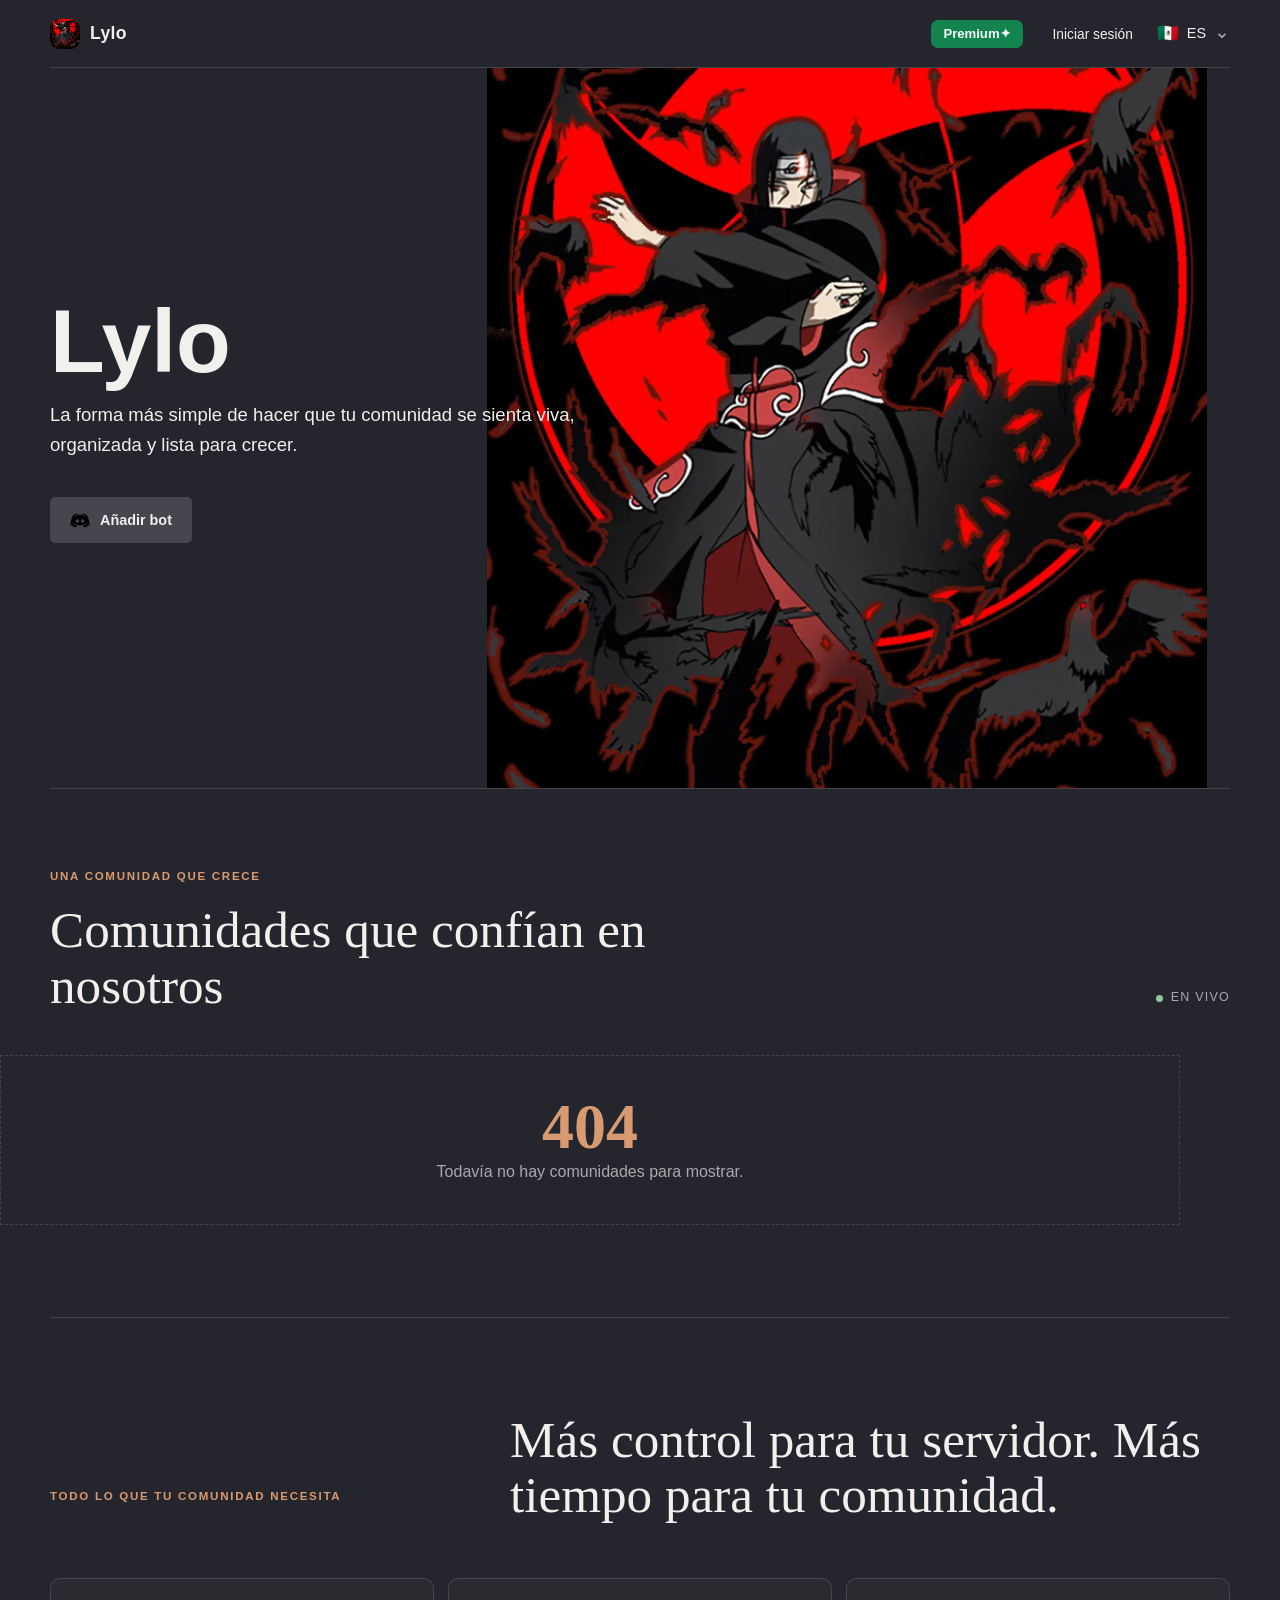
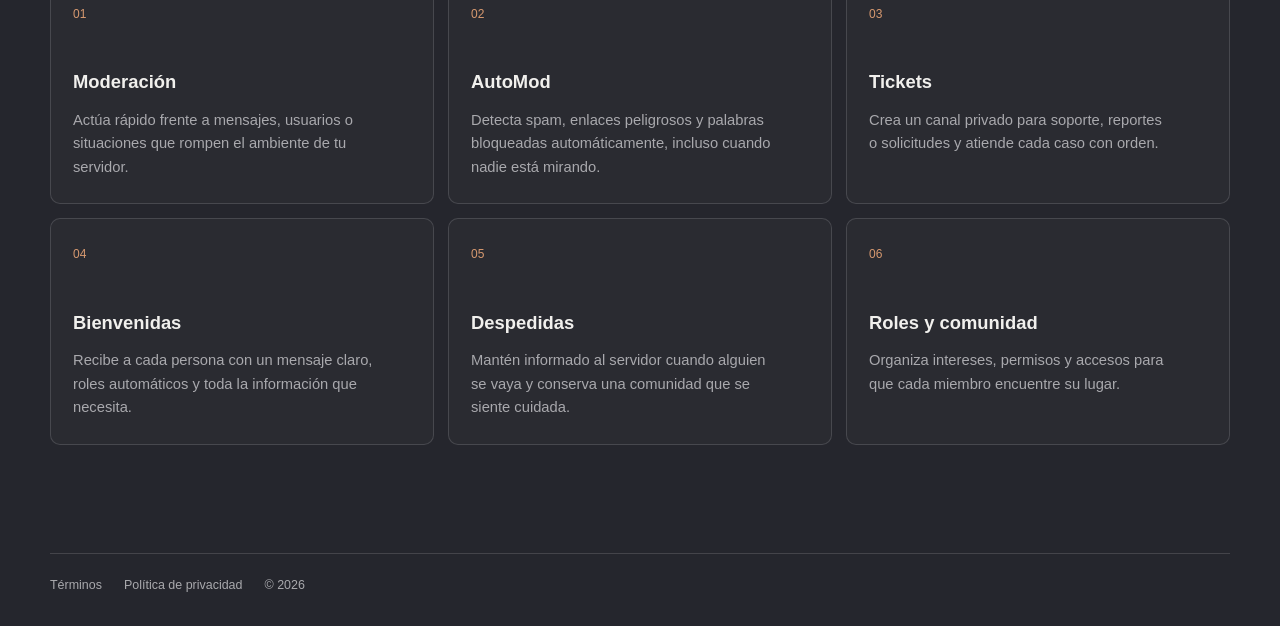
==== commit 947e91eb: "Update index.html" ====
--- a/index.html
+++ b/index.html
@@ -18,7 +18,7 @@
     </nav>
     <div class="header-actions">
       <div class="account-menu" data-account-menu>
-        <a class="login-button" href="http://localhost:3000/auth/login" data-login-link data-i18n="login">Iniciar sesión</a>
+        <a class="login-button" href="/auth/login" data-login-link data-i18n="login">Iniciar sesión</a>
         <button class="account-toggle" type="button" aria-expanded="false" aria-controls="account-dropdown" hidden>
           <img class="account-avatar" data-account-avatar alt="">
           <span class="account-chevron">⌄</span>
@@ -45,7 +45,7 @@
     <section class="hero hero-reference" id="about">
       <div class="hero-reference-content">
         <h1>Lylo</h1>
-        <p class="hero-reference-text" data-i18n="heroText">La forma más simple de hacer que tu comunidad se sienta viva, organizada y lista para crecer.</p>
+        <p class="hero-reference-text" data-i18n="heroText">Las que forma más simple de hacer que tu comunidad se sienta viva, organizada y lista para crecer.</p>
         <div class="hero-actions" id="invite">
           <a class="button button-discord" href="https://discord.com/oauth2/authorize?client_id=1550251663259082784&amp;permissions=8&amp;integration_type=0&amp;scope=bot+applications.commands">
             <img class="button-discord-icon" src="DISCORD.png" alt="Discord logo">
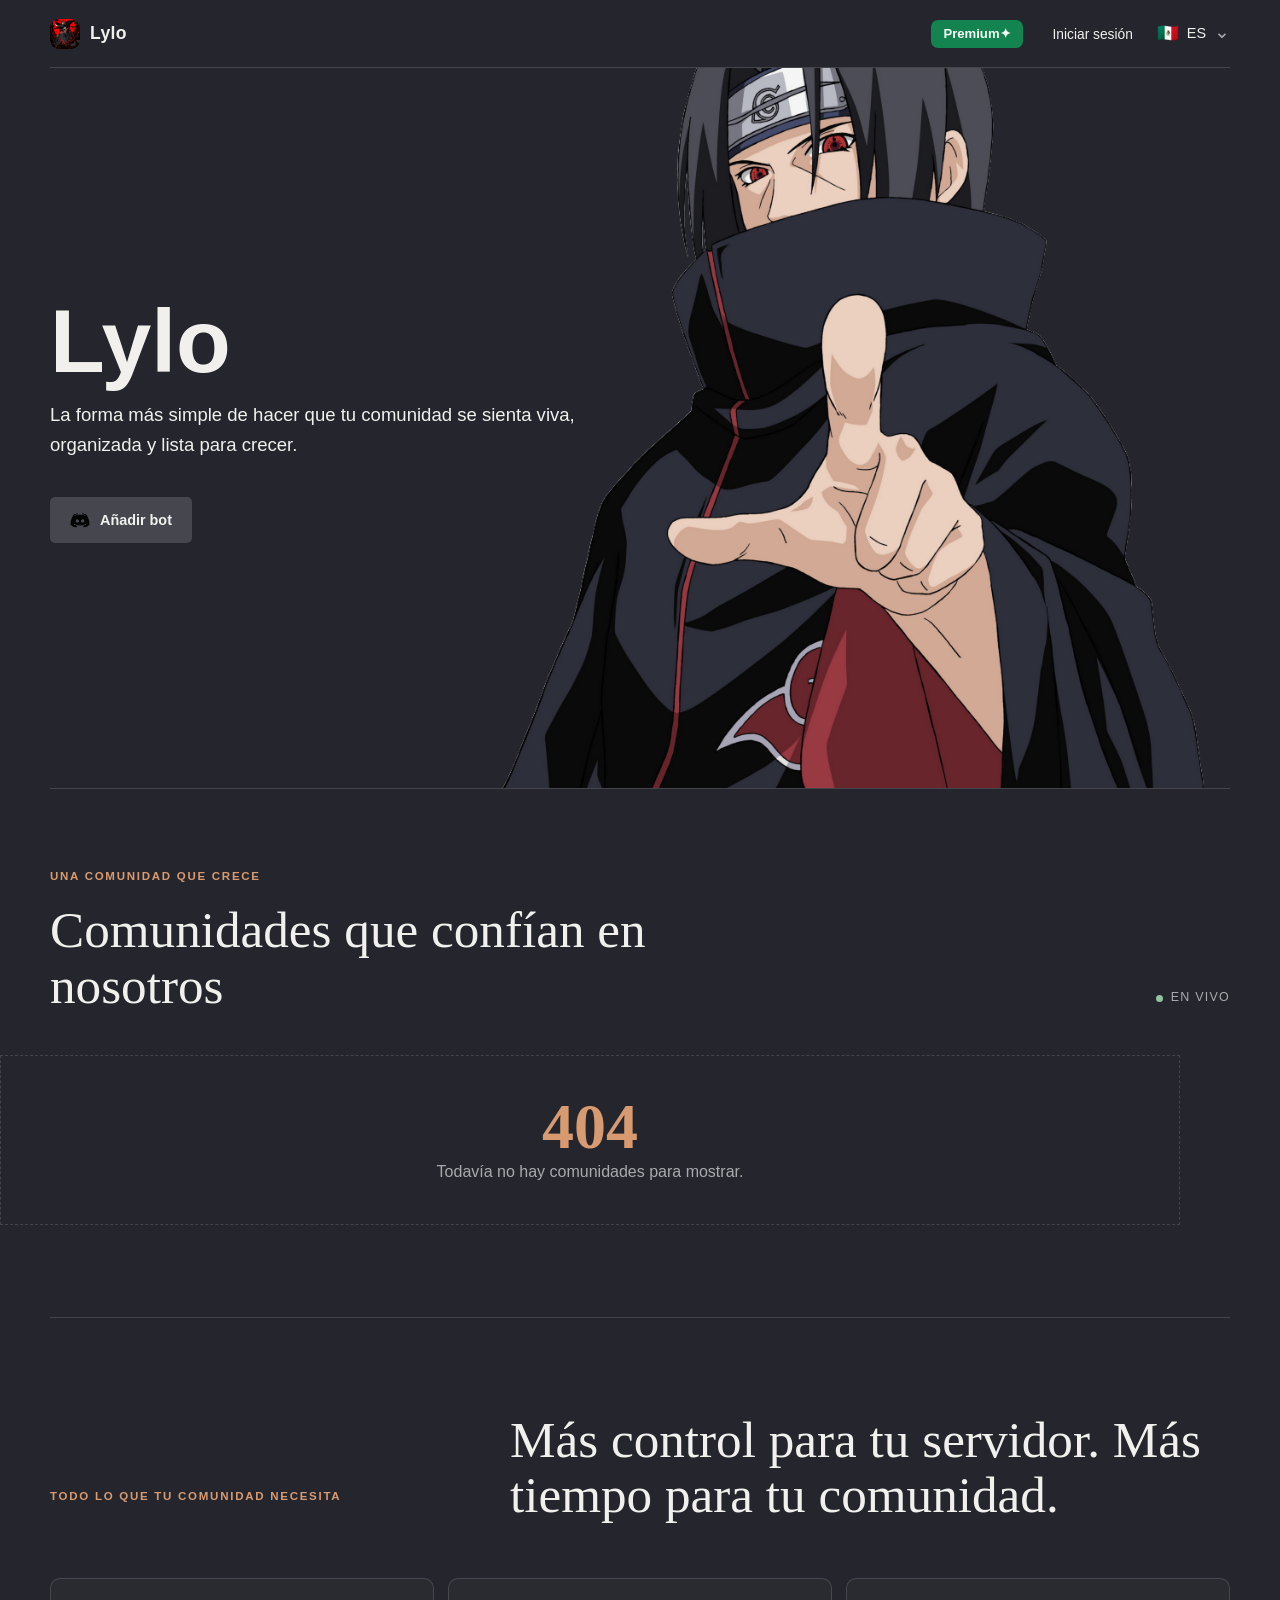
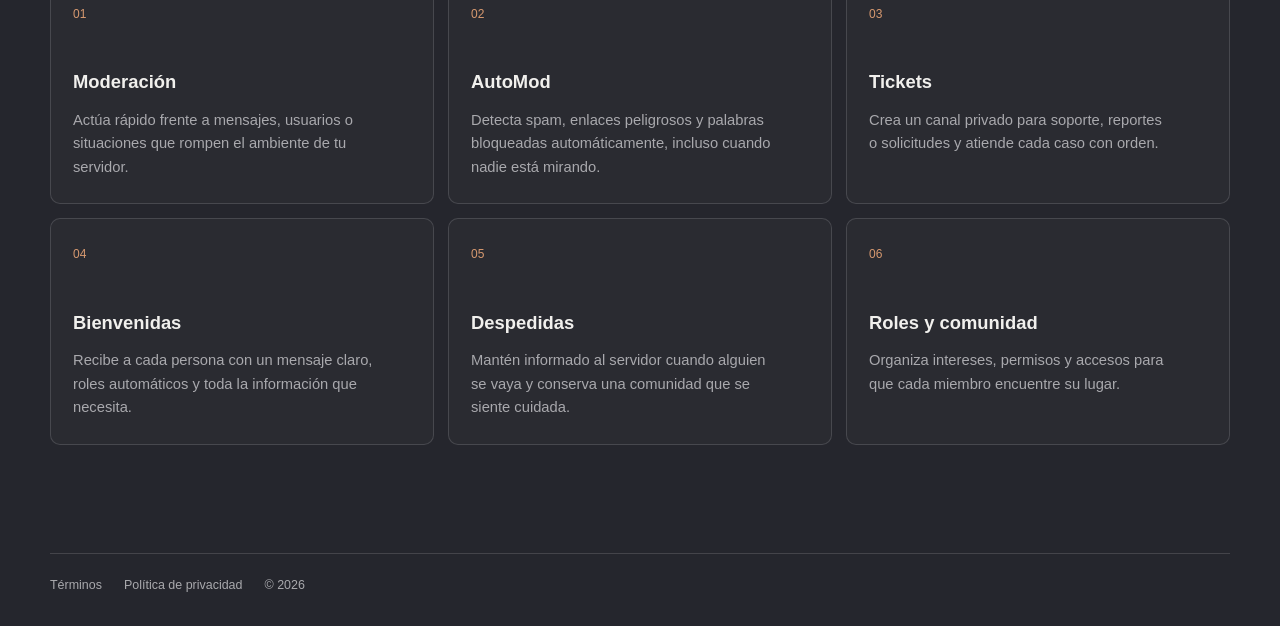
==== commit b9f568e4: "Update index.html" ====
--- a/index.html
+++ b/index.html
@@ -45,7 +45,7 @@
     <section class="hero hero-reference" id="about">
       <div class="hero-reference-content">
         <h1>Lylo</h1>
-        <p class="hero-reference-text" data-i18n="heroText">Las que forma más simple de hacer que tu comunidad se sienta viva, organizada y lista para crecer.</p>
+        <p class="hero-reference-text" data-i18n="heroText">La forma más simple de hacer que tu comunidad se sienta viva, organizada y lista para crecer.</p>
         <div class="hero-actions" id="invite">
           <a class="button button-discord" href="https://discord.com/oauth2/authorize?client_id=1550251663259082784&amp;permissions=8&amp;integration_type=0&amp;scope=bot+applications.commands">
             <img class="button-discord-icon" src="DISCORD.png" alt="Discord logo">
--- a/styles.css
+++ b/styles.css
@@ -54,7 +54,7 @@
 .language-option:hover, .language-option.selected { background: rgba(255,255,255,.1); color: #fff; }
 .hero { min-height: 640px; display: grid; grid-template-columns: 1.05fr .95fr; align-items: center; gap: 70px; padding: 74px 0 94px; }
 .hero-reference { position: relative; isolation: isolate; overflow: hidden; min-height: min(720px, calc(100svh - 68px)); display: flex; align-items: center; justify-content: flex-start; padding: 50px 0 64px; text-align: left; }
-.hero-reference::before { position: absolute; z-index: -1; inset: 0; background: url("BOTIMAGEN.png") no-repeat right 5% center / min(58vw, 720px) auto; content: ""; pointer-events: none; }
+.hero-reference::before { position: absolute; z-index: -1; inset: 0; background: url("IMAGENRAIZ.png") no-repeat right 5% center / min(58vw, 720px) auto; content: ""; pointer-events: none; }
 .hero-reference-content { display: flex; flex-direction: column; align-items: flex-start; width: min(52%, 610px); }
 .hero-reference h1 { margin: 0 0 16px; font-family: "Trebuchet MS", "Segoe UI", sans-serif; font-size: clamp(3.6rem, 7vw, 5.7rem); font-weight: 700; line-height: .95; }
 .hero-reference-text { max-width: 650px; margin: 0 0 38px; color: var(--text); font-size: 1.16rem; }
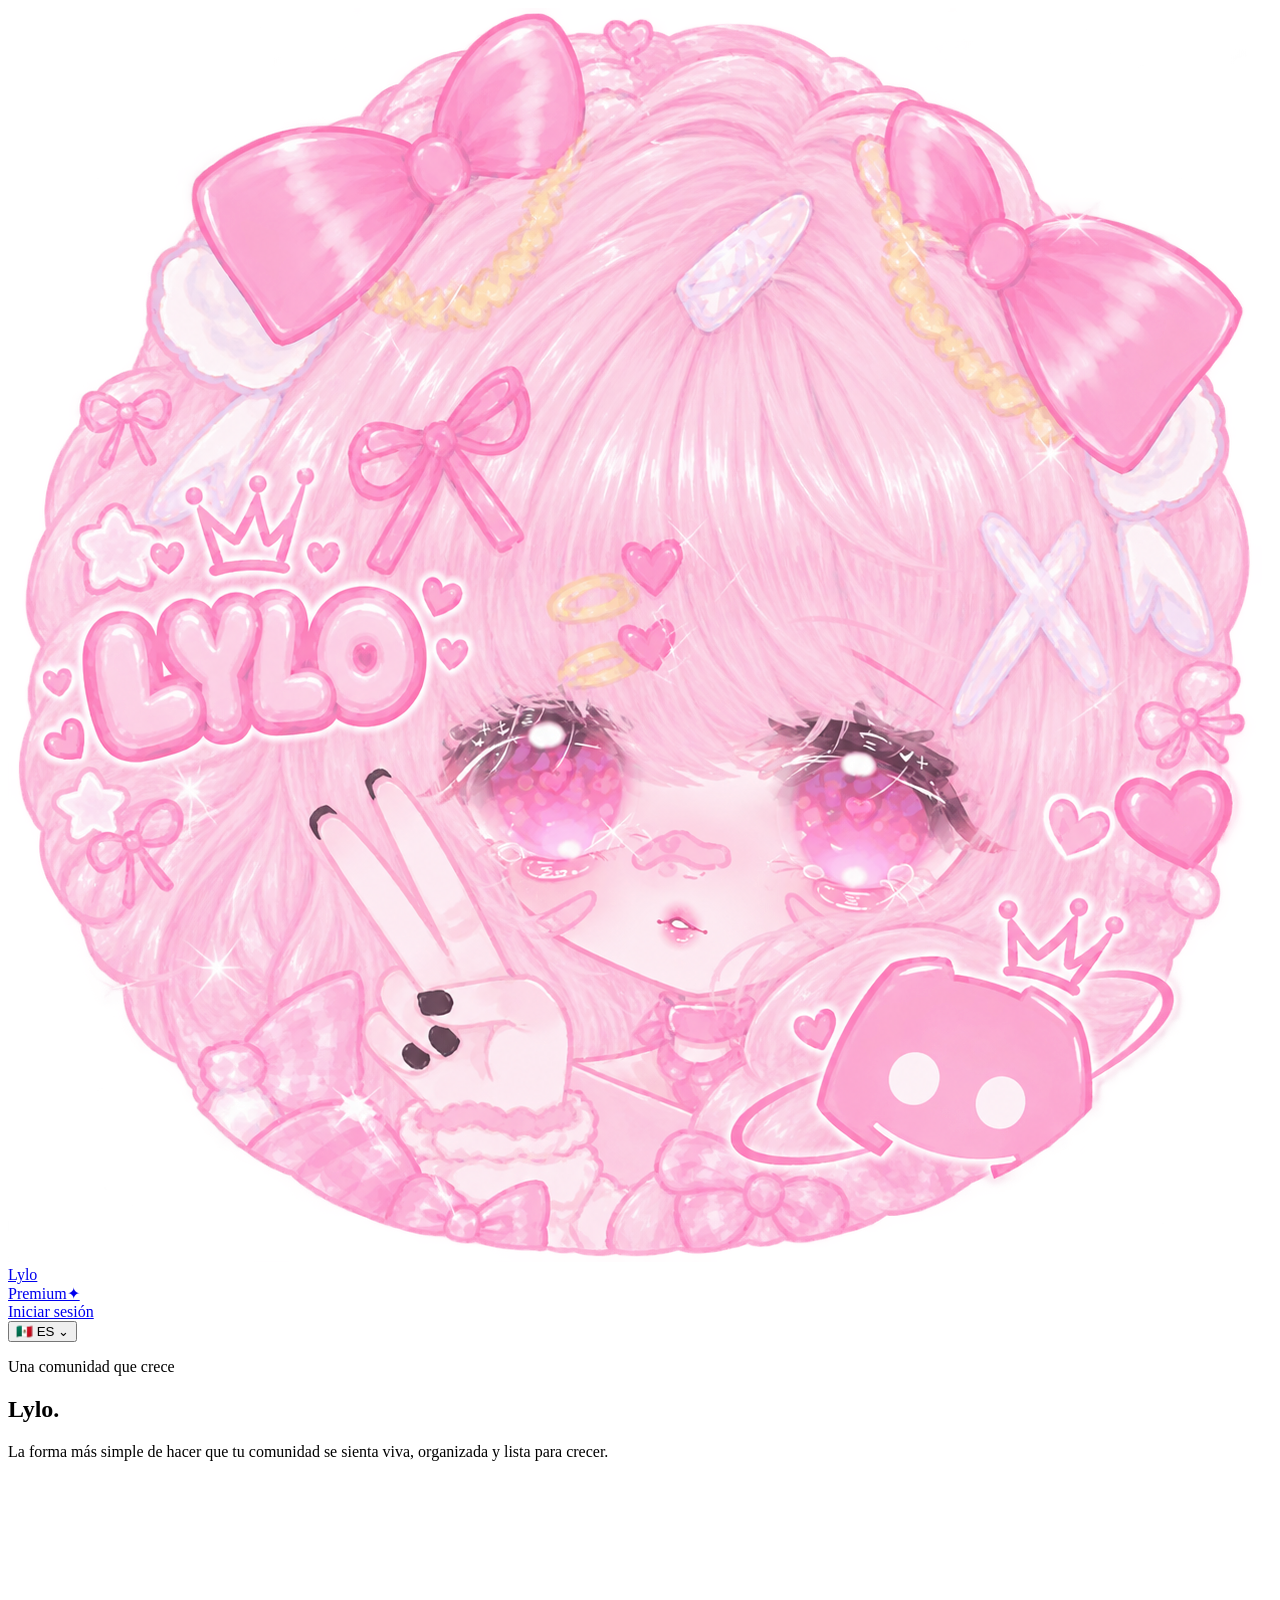
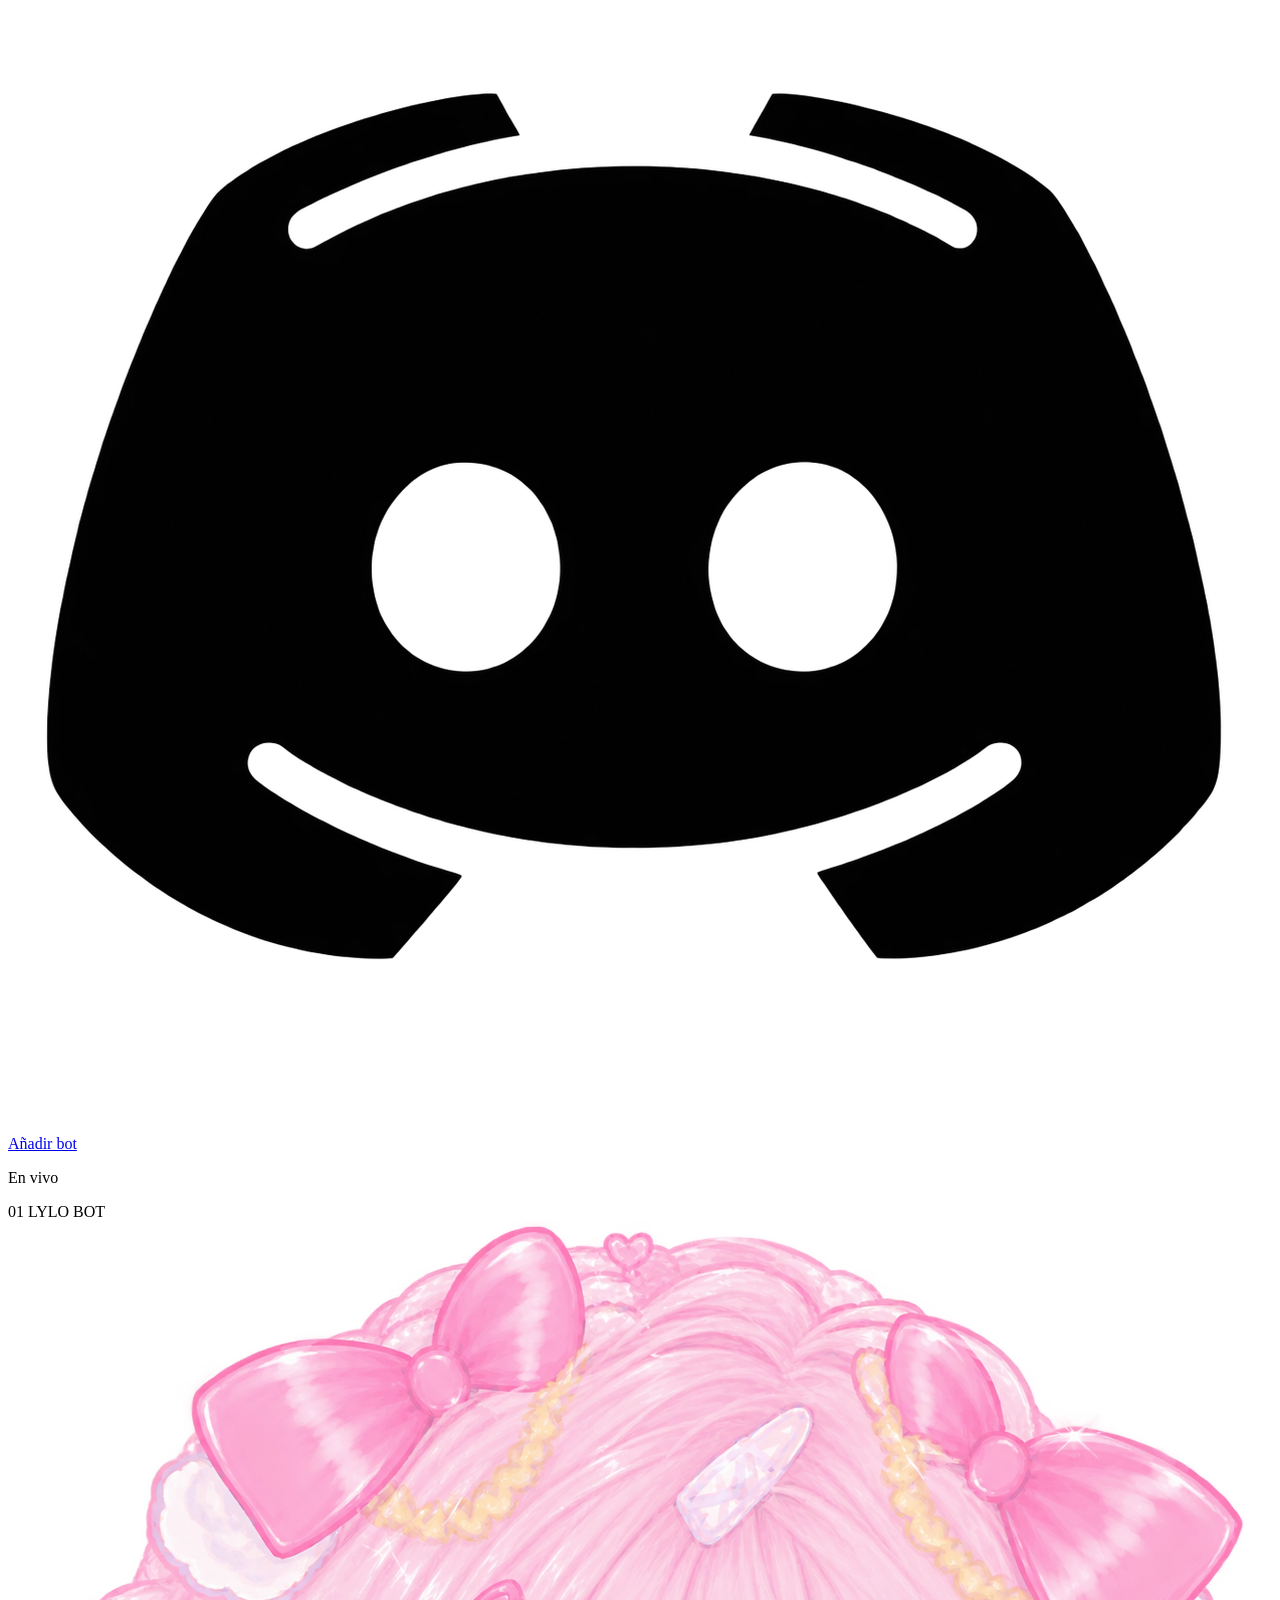
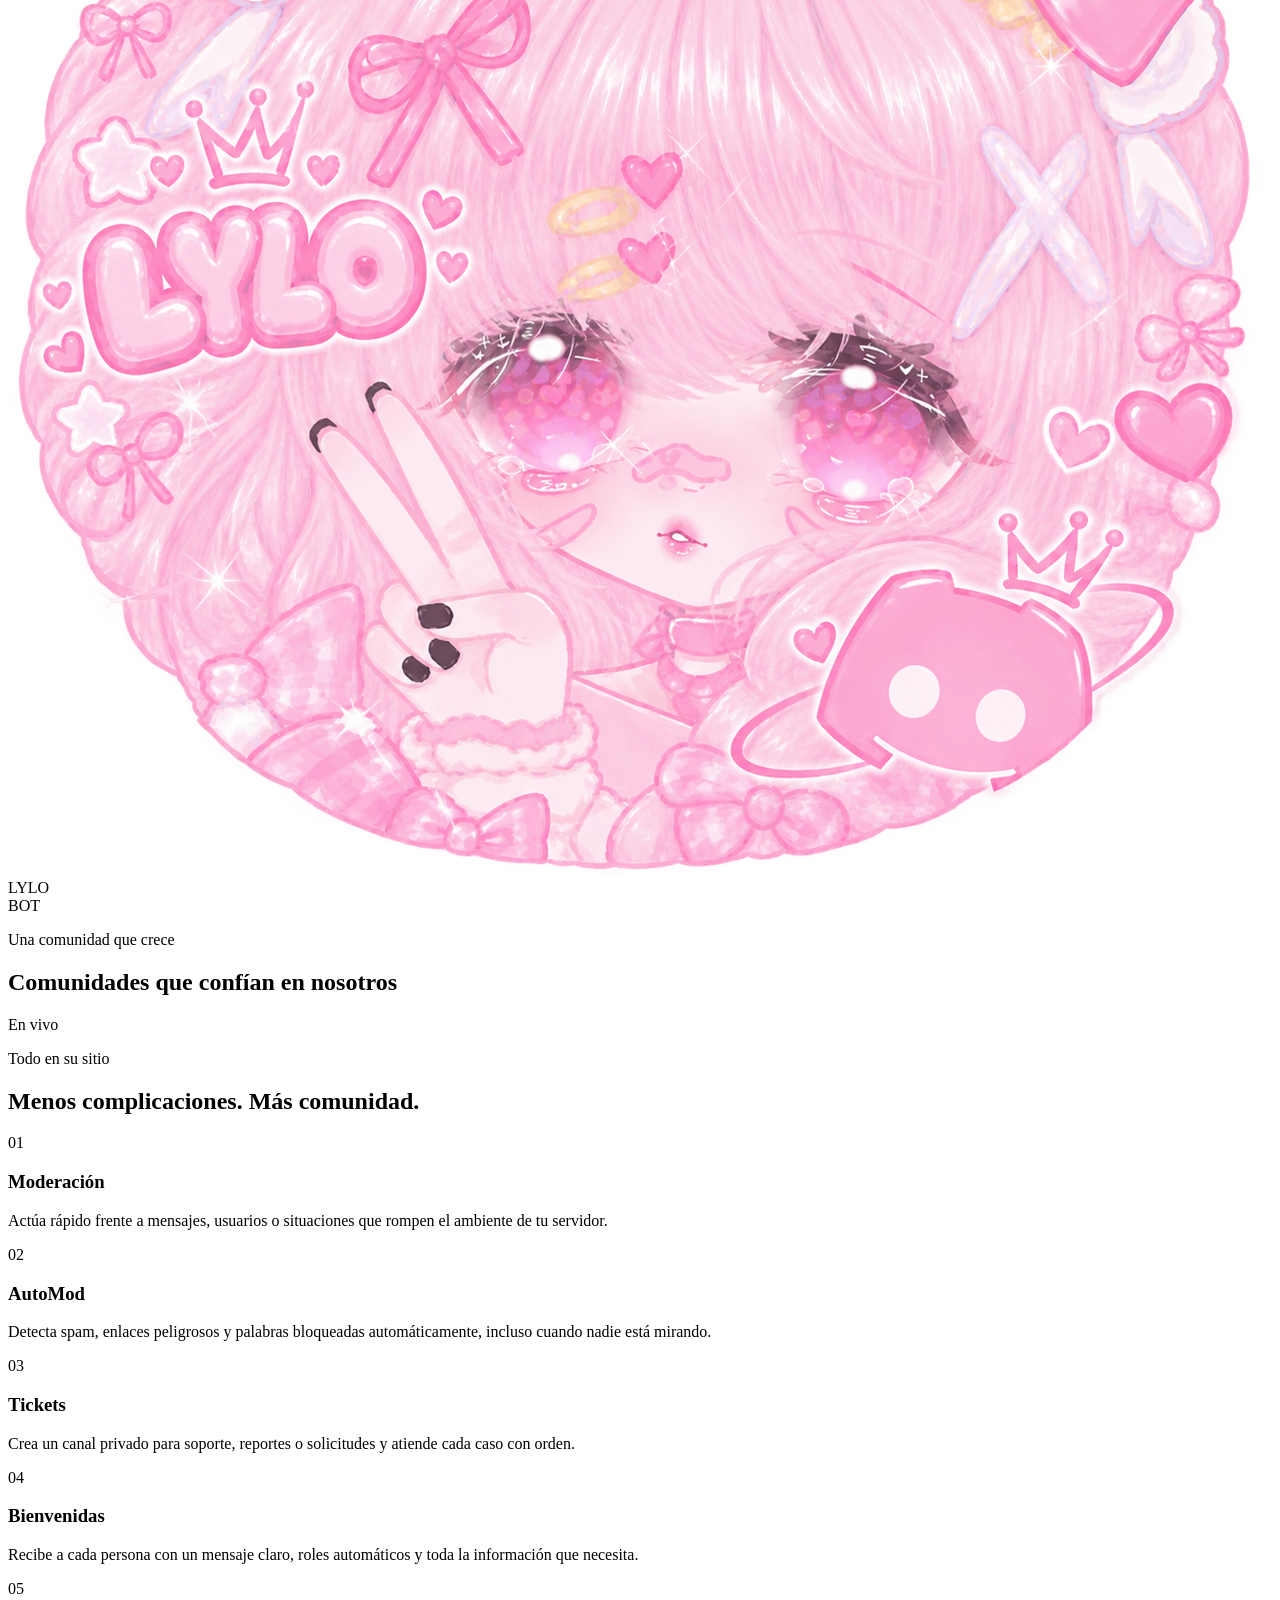
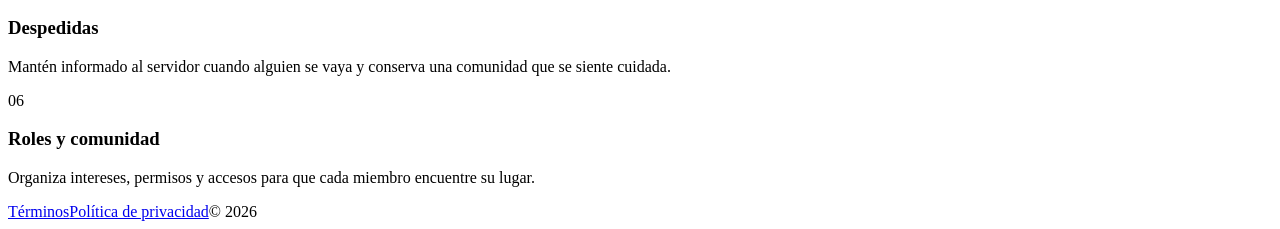
==== commit 2ebb3a02: "Add files via upload" ====
--- a/index.html
+++ b/index.html
@@ -42,9 +42,10 @@
   </header>
 
   <main>
-    <section class="hero hero-reference" id="about">
-      <div class="hero-reference-content">
-        <h1>Lylo</h1>
+    <section class="hero hero-reference home-hero" id="about">
+      <div class="home-hero-copy hero-reference-content">
+        <p class="eyebrow home-eyebrow" data-i18n="communityEyebrow">Una comunidad que crece</p>
+        <h1>Lylo<span class="home-hero-period">.</span></h1>
         <p class="hero-reference-text" data-i18n="heroText">La forma más simple de hacer que tu comunidad se sienta viva, organizada y lista para crecer.</p>
         <div class="hero-actions" id="invite">
           <a class="button button-discord" href="https://discord.com/oauth2/authorize?client_id=1550251663259082784&amp;permissions=8&amp;integration_type=0&amp;scope=bot+applications.commands">
@@ -53,6 +54,13 @@
           </a>
           <a class="button button-panel" href="gestion.html" data-i18n="manageServers" data-manage-servers hidden>Gestionar servidores</a>
         </div>
+        <p class="hero-note"><span class="status-dot"></span><span data-i18n="communityLive">En vivo</span></p>
+      </div>
+      <div class="home-hero-art" aria-hidden="true">
+        <span class="home-art-index">01 <i></i> LYLO BOT</span>
+        <span class="home-art-frame"></span>
+        <img class="home-hero-logo" src="BOTIMAGEN.png" alt="">
+        <span class="home-art-caption">LYLO<br>BOT</span>
       </div>
     </section>
 
